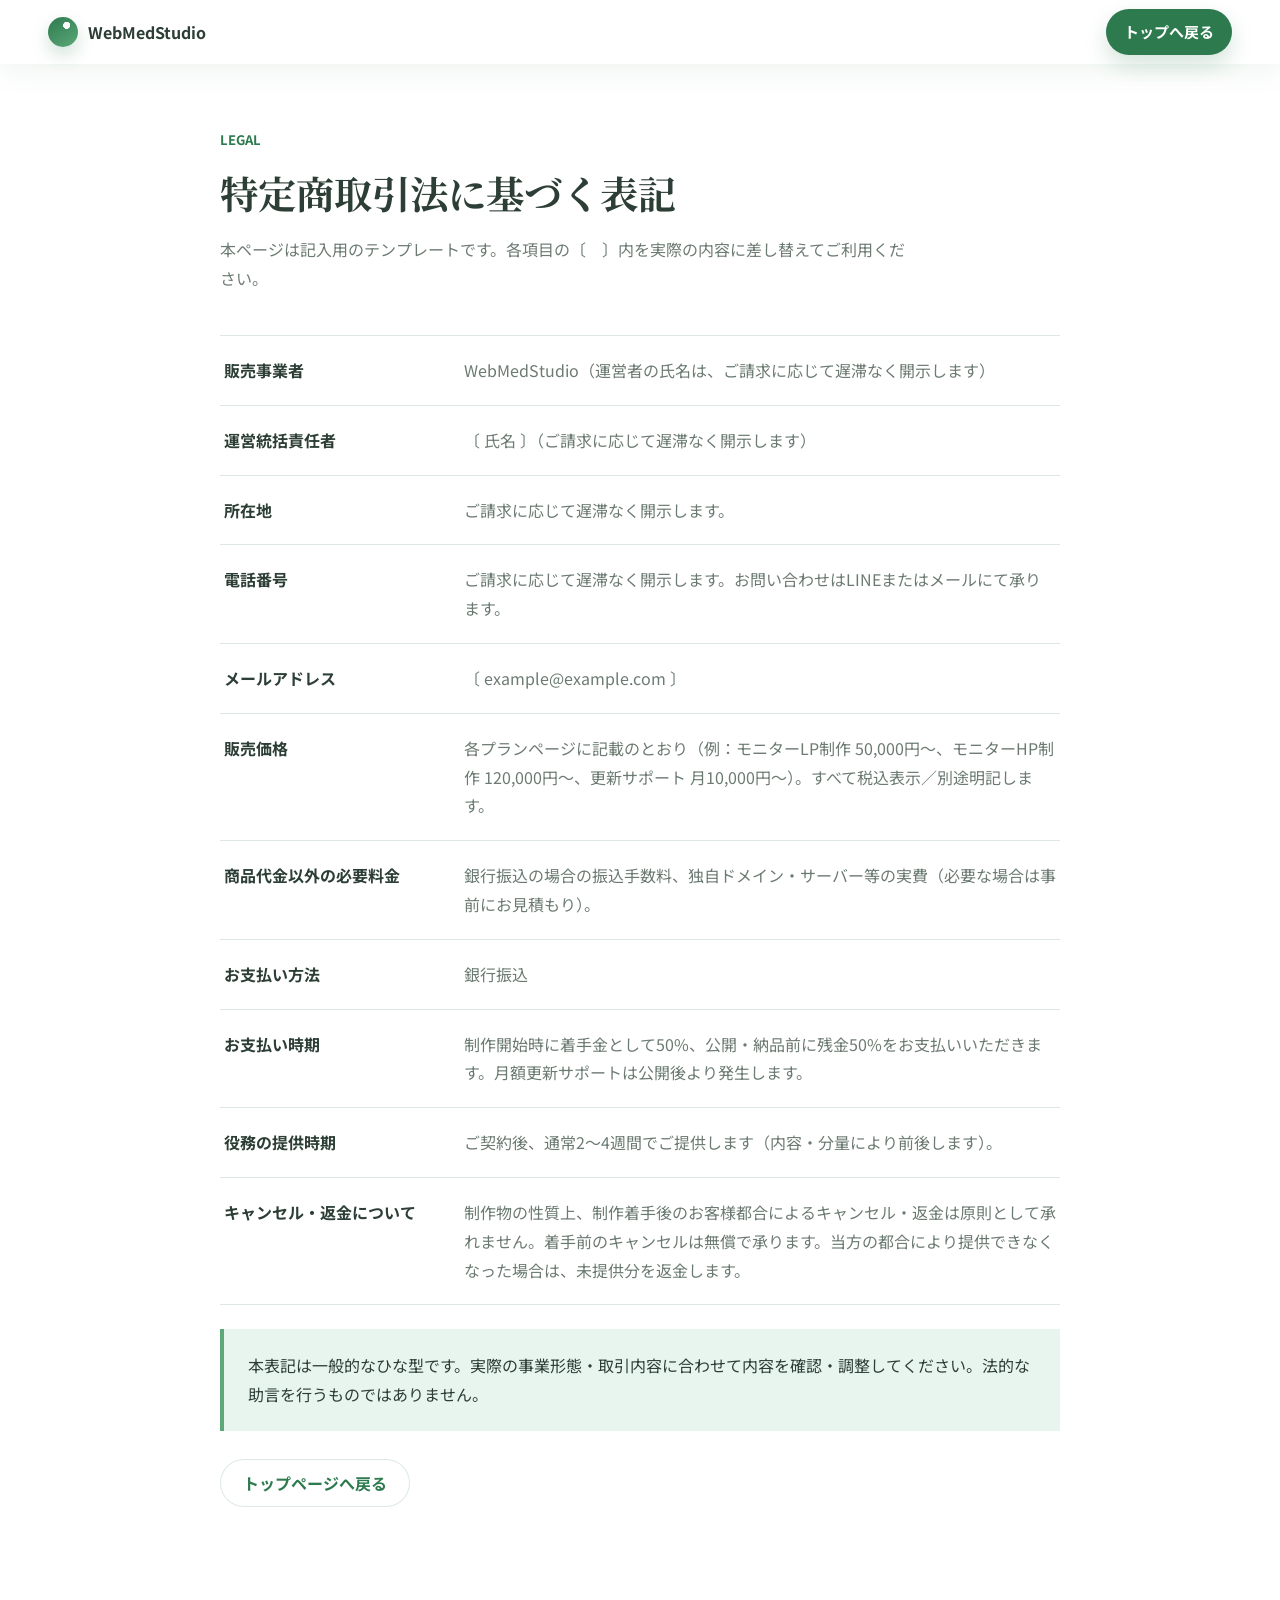
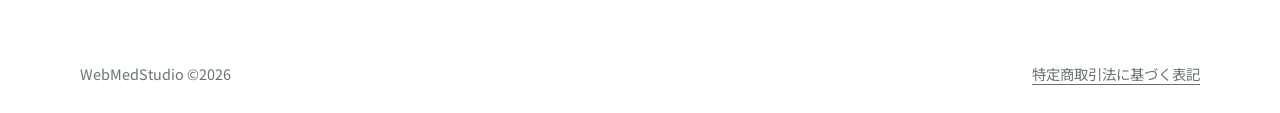
==== tokushoho.html @ 4b80dedf "Initial commit: WebMedStudio LP" ====
<!DOCTYPE html>
<html lang="ja">
<head>
  <meta charset="UTF-8">
  <meta name="viewport" content="width=device-width, initial-scale=1.0">
  <meta name="robots" content="noindex">
  <meta name="description" content="WebMedStudioの特定商取引法に基づく表記です。">
  <title>特定商取引法に基づく表記 | WebMedStudio</title>
  <link rel="icon" href="favicon.svg" type="image/svg+xml">
  <link rel="preconnect" href="https://fonts.googleapis.com">
  <link rel="preconnect" href="https://fonts.gstatic.com" crossorigin>
  <link href="https://fonts.googleapis.com/css2?family=Noto+Sans+JP:wght@400;500;700&family=Noto+Serif+JP:wght@600;700&display=swap" rel="stylesheet">
  <link rel="stylesheet" href="style.css">
</head>
<body>
  <header class="site-header is-scrolled" data-header>
    <a class="brand" href="index.html" aria-label="WebMedStudio トップへ">
      <span class="brand-mark" aria-hidden="true"></span>
      <span>WebMedStudio</span>
    </a>
    <nav class="site-nav" aria-label="主要ナビゲーション" data-nav>
      <a class="nav-cta" href="index.html">トップへ戻る</a>
    </nav>
  </header>

  <main id="top">
    <section class="section legal">
      <div class="container narrow">
        <div class="section-heading">
          <p class="eyebrow">Legal</p>
          <h1>特定商取引法に基づく表記</h1>
          <p>本ページは記入用のテンプレートです。各項目の〔　〕内を実際の内容に差し替えてご利用ください。</p>
        </div>

        <dl class="legal-list">
          <div>
            <dt>販売事業者</dt>
            <dd>WebMedStudio（運営者の氏名は、ご請求に応じて遅滞なく開示します）</dd>
          </div>
          <div>
            <dt>運営統括責任者</dt>
            <dd>〔 氏名 〕（ご請求に応じて遅滞なく開示します）</dd>
          </div>
          <div>
            <dt>所在地</dt>
            <dd>ご請求に応じて遅滞なく開示します。</dd>
          </div>
          <div>
            <dt>電話番号</dt>
            <dd>ご請求に応じて遅滞なく開示します。お問い合わせはLINEまたはメールにて承ります。</dd>
          </div>
          <div>
            <dt>メールアドレス</dt>
            <dd>〔 example@example.com 〕</dd>
          </div>
          <div>
            <dt>販売価格</dt>
            <dd>各プランページに記載のとおり（例：モニターLP制作 50,000円〜、モニターHP制作 120,000円〜、更新サポート 月10,000円〜）。すべて税込表示／別途明記します。</dd>
          </div>
          <div>
            <dt>商品代金以外の必要料金</dt>
            <dd>銀行振込の場合の振込手数料、独自ドメイン・サーバー等の実費（必要な場合は事前にお見積もり）。</dd>
          </div>
          <div>
            <dt>お支払い方法</dt>
            <dd>銀行振込</dd>
          </div>
          <div>
            <dt>お支払い時期</dt>
            <dd>制作開始時に着手金として50%、公開・納品前に残金50%をお支払いいただきます。月額更新サポートは公開後より発生します。</dd>
          </div>
          <div>
            <dt>役務の提供時期</dt>
            <dd>ご契約後、通常2〜4週間でご提供します（内容・分量により前後します）。</dd>
          </div>
          <div>
            <dt>キャンセル・返金について</dt>
            <dd>制作物の性質上、制作着手後のお客様都合によるキャンセル・返金は原則として承れません。着手前のキャンセルは無償で承ります。当方の都合により提供できなくなった場合は、未提供分を返金します。</dd>
          </div>
        </dl>

        <div class="note-box">
          <p>本表記は一般的なひな型です。実際の事業形態・取引内容に合わせて内容を確認・調整してください。法的な助言を行うものではありません。</p>
        </div>

        <p style="margin-top:28px;">
          <a class="button button-secondary" href="index.html">トップページへ戻る</a>
        </p>
      </div>
    </section>
  </main>

  <footer class="site-footer">
    <div class="container footer-inner">
      <p>WebMedStudio ©2026</p>
      <a href="tokushoho.html">特定商取引法に基づく表記</a>
    </div>
  </footer>
</body>
</html>
---- style.css ----
:root {
  --primary: #2D7A4F;
  --accent: #5CA878;
  --accent-soft: #E8F5EE;
  --text: #2C3E35;
  --muted: #6C7B72;
  --line: #DCE9E2;
  --surface: #FFFFFF;
  --surface-warm: #FBFAF6;
  --gold: #B99B5F;
  --shadow: 0 22px 60px rgba(28, 62, 43, 0.12);
  --font-serif: "Noto Serif JP", serif;
  --font-sans: "Noto Sans JP", sans-serif;
}

* {
  box-sizing: border-box;
}

html {
  scroll-behavior: smooth;
}

body {
  margin: 0;
  color: var(--text);
  font-family: var(--font-sans);
  line-height: 1.8;
  background: var(--surface);
  overflow-x: hidden;
}

img {
  max-width: 100%;
  display: block;
}

a {
  color: inherit;
  text-decoration: none;
}

button {
  font: inherit;
}

.container {
  width: min(1120px, calc(100% - 40px));
  margin: 0 auto;
}

.narrow {
  width: min(840px, calc(100% - 40px));
}

.site-header {
  position: fixed;
  top: 0;
  left: 0;
  z-index: 100;
  width: 100%;
  height: 72px;
  display: flex;
  align-items: center;
  justify-content: space-between;
  padding: 0 clamp(20px, 4vw, 48px);
  color: var(--text);
  transition: background 0.25s ease, box-shadow 0.25s ease, height 0.25s ease;
}

.site-header.is-scrolled,
.site-header.is-open {
  height: 64px;
  background: rgba(255, 255, 255, 0.88);
  backdrop-filter: blur(18px);
  box-shadow: 0 8px 28px rgba(45, 122, 79, 0.08);
}

.brand {
  display: inline-flex;
  align-items: center;
  gap: 10px;
  font-weight: 700;
  letter-spacing: 0;
}

.brand-mark {
  width: 30px;
  height: 30px;
  border-radius: 50%;
  background:
    radial-gradient(circle at 62% 28%, #ffffff 0 12%, transparent 13%),
    linear-gradient(145deg, var(--primary), var(--accent));
  box-shadow: 0 8px 18px rgba(45, 122, 79, 0.22);
}

.site-nav {
  display: flex;
  align-items: center;
  gap: 26px;
  font-size: 0.94rem;
  font-weight: 700;
}

.site-nav a {
  color: rgba(44, 62, 53, 0.78);
}

.site-nav a:hover {
  color: var(--primary);
}

.nav-cta {
  padding: 9px 18px;
  border-radius: 999px;
  color: #fff !important;
  background: var(--primary);
  box-shadow: 0 10px 22px rgba(45, 122, 79, 0.2);
}

.nav-toggle {
  display: none;
  width: 42px;
  height: 42px;
  border: 1px solid var(--line);
  border-radius: 50%;
  background: rgba(255, 255, 255, 0.78);
  place-items: center;
  padding: 10px;
}

.nav-toggle span {
  display: block;
  width: 18px;
  height: 2px;
  margin: 3px auto;
  border-radius: 999px;
  background: var(--primary);
  transition: transform 0.2s ease, opacity 0.2s ease;
}

.hero {
  position: relative;
  min-height: 760px;
  display: grid;
  align-items: center;
  overflow: hidden;
  background: #f7fbf8;
}

.hero-bg,
.hero-overlay {
  position: absolute;
  inset: 0;
}

.hero-bg {
  background-image: url("assets/hero-clinic-nature.png");
  background-size: cover;
  background-position: center right;
  transform: scale(1.01);
}

.hero-overlay {
  background:
    linear-gradient(90deg, rgba(255, 255, 255, 0.96) 0%, rgba(255, 255, 255, 0.88) 38%, rgba(255, 255, 255, 0.34) 72%, rgba(255, 255, 255, 0.2) 100%),
    linear-gradient(180deg, rgba(232, 245, 238, 0.38), rgba(255, 255, 255, 0.2));
}

.hero-inner {
  position: relative;
  z-index: 1;
  padding-top: 88px;
}

.eyebrow {
  margin: 0 0 14px;
  color: var(--primary);
  font-size: 0.82rem;
  font-weight: 700;
  letter-spacing: 0;
  text-transform: uppercase;
}

h1,
h2,
h3 {
  overflow-wrap: break-word;
  text-wrap: balance;
}

p {
  overflow-wrap: break-word;
  text-wrap: pretty;
}

h1,
h2 {
  margin: 0;
  font-family: var(--font-serif);
  letter-spacing: 0;
  line-height: 1.35;
}

h1 {
  max-width: 740px;
  font-size: clamp(2.35rem, 6vw, 4.8rem);
}

h1 span {
  display: inline;
}

h2 {
  font-size: clamp(1.85rem, 4vw, 3rem);
}

h3 {
  margin: 0 0 10px;
  font-size: 1.15rem;
  line-height: 1.55;
}

p {
  margin: 0;
}

.hero-lead {
  max-width: 620px;
  margin-top: 24px;
  color: var(--muted);
  font-size: clamp(1rem, 2vw, 1.13rem);
}

.hero-actions {
  display: flex;
  flex-wrap: wrap;
  gap: 14px;
  margin-top: 34px;
}

.button {
  display: inline-flex;
  min-height: 48px;
  align-items: center;
  justify-content: center;
  gap: 10px;
  border-radius: 999px;
  padding: 12px 22px;
  font-weight: 700;
  line-height: 1.4;
  transition: transform 0.2s ease, box-shadow 0.2s ease, background 0.2s ease;
}

.button:hover {
  transform: translateY(-2px);
}

.button-primary {
  color: #fff;
  background: var(--primary);
  box-shadow: 0 18px 34px rgba(45, 122, 79, 0.24);
}

.button-primary:hover {
  background: #236640;
}

.button-secondary {
  color: var(--primary);
  background: rgba(255, 255, 255, 0.76);
  border: 1px solid rgba(45, 122, 79, 0.16);
}

/* LINE公式アカウント導線用ボタン（ブランドカラー） */
.button-line {
  color: #fff;
  background: #06c755;
  box-shadow: 0 18px 34px rgba(6, 199, 85, 0.26);
}

.button-line:hover {
  background: #05b34c;
}

.button-line svg {
  flex: 0 0 auto;
}

.button-large {
  min-height: 56px;
  padding-inline: 30px;
}

.hero-points {
  display: flex;
  flex-wrap: wrap;
  gap: 10px;
  padding: 0;
  margin: 32px 0 0;
  list-style: none;
}

.hero-points li {
  padding: 8px 13px;
  border: 1px solid rgba(45, 122, 79, 0.14);
  border-radius: 999px;
  background: rgba(255, 255, 255, 0.72);
  color: var(--primary);
  font-size: 0.9rem;
  font-weight: 700;
}

.section {
  padding: clamp(78px, 10vw, 128px) 0;
}

.section-heading {
  max-width: 720px;
  margin-bottom: 42px;
}

.section-heading p:not(.eyebrow) {
  margin-top: 16px;
  color: var(--muted);
}

.grid {
  display: grid;
  gap: 20px;
}

.worry-grid {
  grid-template-columns: repeat(4, 1fr);
}

.card,
.price-card {
  border: 1px solid var(--line);
  border-radius: 8px;
  background: var(--surface);
  box-shadow: 0 14px 32px rgba(45, 122, 79, 0.06);
}

.card {
  min-height: 260px;
  padding: 26px;
}

.card-icon {
  display: inline-flex;
  margin-bottom: 22px;
  color: var(--gold);
  font-family: var(--font-serif);
  font-size: 1.35rem;
  font-weight: 700;
}

.card p,
.reason-item p,
.price-card p,
.flow-list p,
.profile p,
.faq p {
  color: var(--muted);
}

.reason {
  background: linear-gradient(180deg, var(--surface-warm), #fff);
}

.split {
  display: grid;
  grid-template-columns: minmax(0, 0.85fr) minmax(0, 1.15fr);
  gap: clamp(36px, 6vw, 80px);
  align-items: start;
}

.reason-list {
  display: grid;
  gap: 18px;
}

.reason-item {
  display: grid;
  grid-template-columns: 54px 1fr;
  gap: 18px;
  padding: 24px;
  border: 1px solid rgba(45, 122, 79, 0.13);
  border-radius: 8px;
  background: rgba(255, 255, 255, 0.78);
}

.reason-item > span {
  display: grid;
  width: 54px;
  height: 54px;
  place-items: center;
  border-radius: 50%;
  color: #fff;
  background: var(--primary);
  font-family: var(--font-serif);
  font-weight: 700;
}

.portfolio {
  background: #fff;
}

.portfolio-slider {
  display: grid;
  gap: 18px;
}

.portfolio-slider-head {
  display: flex;
  align-items: center;
  justify-content: space-between;
  gap: 16px;
}

.portfolio-slider-head p {
  color: var(--muted);
  font-size: 0.92rem;
  font-weight: 700;
}

.portfolio-controls {
  display: flex;
  gap: 8px;
}

.portfolio-control {
  display: inline-flex;
  width: 44px;
  height: 44px;
  align-items: center;
  justify-content: center;
  border: 1px solid var(--line);
  border-radius: 50%;
  color: var(--primary);
  background: #fff;
  font-size: 1.55rem;
  font-weight: 700;
  line-height: 1;
  cursor: pointer;
  transition: color 0.2s ease, background 0.2s ease, transform 0.2s ease;
}

.portfolio-control:hover {
  color: #fff;
  background: var(--primary);
  transform: translateY(-1px);
}

.portfolio-track {
  display: flex;
  gap: 18px;
  margin-inline: calc((100vw - min(1120px, calc(100vw - 40px))) / -2);
  padding: 6px calc((100vw - min(1120px, calc(100vw - 40px))) / 2) 18px;
  overflow-x: auto;
  overscroll-behavior-inline: contain;
  scroll-padding-inline: calc((100vw - min(1120px, calc(100vw - 40px))) / 2);
  scroll-snap-type: x mandatory;
  scrollbar-width: thin;
  scrollbar-color: rgba(45, 122, 79, 0.35) transparent;
}

.portfolio-track::-webkit-scrollbar {
  height: 8px;
}

.portfolio-track::-webkit-scrollbar-thumb {
  border-radius: 999px;
  background: rgba(45, 122, 79, 0.28);
}

.portfolio-card {
  flex: 0 0 clamp(320px, 62vw, 720px);
  border: 1px solid var(--line);
  border-radius: 8px;
  overflow: hidden;
  background: #fff;
  box-shadow: 0 16px 38px rgba(45, 122, 79, 0.08);
  scroll-snap-align: start;
}

.portfolio-card a {
  display: grid;
  grid-template-columns: minmax(230px, 44%) 1fr;
  height: 100%;
}

.portfolio-card img {
  width: 100%;
  height: 100%;
  min-height: 300px;
  object-fit: cover;
}

.portfolio-card div {
  display: flex;
  min-height: 300px;
  flex-direction: column;
  justify-content: center;
  padding: clamp(22px, 4vw, 34px);
}

.portfolio-card p {
  margin-bottom: 10px;
  color: var(--primary);
  font-size: 0.82rem;
  font-weight: 700;
}

.portfolio-card span {
  color: var(--muted);
  font-weight: 700;
}

.portfolio-card:hover {
  transform: translateY(-3px);
  transition: transform 0.2s ease;
}

.portfolio-card-clinical {
  border-top: 5px solid #245C8A;
}

.portfolio-card-premium {
  background: #123C3D;
}

.portfolio-card-premium div,
.portfolio-card-luxury div {
  color: #fff;
  background: #123C3D;
}

.portfolio-card-premium p,
.portfolio-card-premium span,
.portfolio-card-luxury p,
.portfolio-card-luxury span {
  color: rgba(255, 255, 255, 0.74);
}

.portfolio-card-active {
  border-color: #C8E65C;
  background: #F6FFE3;
}

.portfolio-card-care {
  border-color: #BBD7EA;
  background: #F5FBFF;
}

.portfolio-card-luxury {
  background: #171411;
}

.portfolio-card-luxury div {
  background: #171411;
}

.portfolio-lab {
  display: flex;
  align-items: center;
  justify-content: space-between;
  gap: 24px;
  margin-top: 24px;
  padding: clamp(24px, 4vw, 36px);
  border: 1px solid rgba(45, 122, 79, 0.16);
  border-radius: 8px;
  background:
    linear-gradient(135deg, rgba(45, 122, 79, 0.1), transparent 48%),
    #fff;
  box-shadow: 0 18px 46px rgba(45, 122, 79, 0.08);
}

.portfolio-lab h3 {
  margin: 0;
  font-family: var(--serif);
  font-size: clamp(1.35rem, 2.6vw, 2rem);
  line-height: 1.38;
  text-wrap: balance;
}

.portfolio-lab p:not(.eyebrow) {
  max-width: 640px;
  margin: 10px 0 0;
  color: var(--muted);
}

.price-grid {
  grid-template-columns: repeat(3, 1fr);
  align-items: stretch;
}

.monitor-banner {
  display: grid;
  grid-template-columns: 1fr auto;
  gap: 22px;
  align-items: center;
  margin-bottom: 22px;
  padding: clamp(24px, 4vw, 34px);
  border: 1px solid rgba(45, 122, 79, 0.18);
  border-radius: 8px;
  background:
    linear-gradient(135deg, rgba(92, 168, 120, 0.16), rgba(255, 255, 255, 0.78)),
    #fff;
  box-shadow: 0 18px 42px rgba(45, 122, 79, 0.08);
}

.monitor-banner h3 {
  margin-bottom: 8px;
  font-size: clamp(1.35rem, 2.8vw, 2rem);
}

.monitor-banner p:last-child {
  color: var(--muted);
}

.price-card {
  position: relative;
  padding: 30px;
}

.price-card.featured {
  border-color: rgba(45, 122, 79, 0.42);
  box-shadow: var(--shadow);
}

.plan-label {
  display: inline-flex;
  margin-bottom: 12px;
  color: var(--primary) !important;
  font-size: 0.84rem;
  font-weight: 700;
}

.price-value {
  margin: 12px 0 18px;
  color: var(--text) !important;
  font-family: var(--font-serif);
  font-size: clamp(1.45rem, 3vw, 1.9rem);
  font-weight: 700;
  line-height: 1.35;
}

.plan-list {
  display: grid;
  gap: 8px;
  padding: 0;
  margin: 22px 0 0;
  list-style: none;
}

.plan-list li {
  position: relative;
  padding-left: 22px;
  color: var(--muted);
  font-size: 0.94rem;
  font-weight: 700;
}

.plan-list li::before {
  content: "";
  position: absolute;
  top: 0.78em;
  left: 0;
  width: 8px;
  height: 8px;
  border-radius: 50%;
  background: var(--accent);
  transform: translateY(-50%);
}

.option-grid {
  display: grid;
  grid-template-columns: repeat(3, 1fr);
  gap: 14px;
  margin-top: 18px;
}

.option-grid article {
  padding: 20px;
  border: 1px solid var(--line);
  border-radius: 8px;
  background: #fff;
}

.option-grid h3 {
  margin-bottom: 6px;
  font-size: 1rem;
}

.option-grid p {
  color: var(--muted);
  font-size: 0.94rem;
}

.note-box {
  display: grid;
  gap: 8px;
  margin-top: 24px;
  padding: 22px 24px;
  border-left: 4px solid var(--accent);
  background: var(--accent-soft);
  color: var(--text);
}

.flow {
  background: var(--accent-soft);
}

.flow-list {
  display: grid;
  grid-template-columns: repeat(5, 1fr);
  gap: 14px;
  padding: 0;
  margin: 0;
  list-style: none;
}

.flow-list li {
  position: relative;
  min-height: 250px;
  padding: 26px 20px;
  border-radius: 8px;
  background: #fff;
  box-shadow: 0 12px 28px rgba(45, 122, 79, 0.07);
}

.flow-list span {
  display: inline-flex;
  margin-bottom: 28px;
  color: var(--accent);
  font-family: var(--font-serif);
  font-size: 1.35rem;
  font-weight: 700;
}

.project-guide {
  display: grid;
  grid-template-columns: repeat(3, 1fr);
  gap: 16px;
  margin-top: 28px;
}

.project-guide article {
  padding: 24px;
  border: 1px solid rgba(45, 122, 79, 0.12);
  border-radius: 8px;
  background: rgba(255, 255, 255, 0.72);
}

.project-guide h3 {
  font-size: 1.12rem;
}

.project-guide .plan-list {
  margin-top: 18px;
}

.faq-list {
  border-top: 1px solid var(--line);
}

details {
  border-bottom: 1px solid var(--line);
}

summary {
  position: relative;
  cursor: pointer;
  padding: 22px 48px 22px 0;
  font-weight: 700;
  list-style: none;
}

summary::-webkit-details-marker {
  display: none;
}

summary::after {
  content: "+";
  position: absolute;
  top: 50%;
  right: 8px;
  width: 30px;
  height: 30px;
  display: grid;
  place-items: center;
  transform: translateY(-50%);
  border-radius: 50%;
  color: var(--primary);
  background: var(--accent-soft);
  font-size: 1.1rem;
}

details[open] summary::after {
  content: "-";
}

details p {
  padding: 0 0 24px;
}

.profile {
  padding-top: 0;
}

.profile-panel {
  display: grid;
  grid-template-columns: 0.85fr 1.15fr;
  gap: clamp(28px, 5vw, 64px);
  padding: clamp(34px, 6vw, 58px);
  border-radius: 8px;
  background:
    linear-gradient(135deg, rgba(232, 245, 238, 0.95), rgba(255, 255, 255, 0.94)),
    radial-gradient(circle at top right, rgba(185, 155, 95, 0.15), transparent 34%);
  border: 1px solid rgba(45, 122, 79, 0.12);
}

.profile-panel p + p {
  margin-top: 14px;
}

.cta {
  padding: clamp(74px, 9vw, 116px) 0;
  background:
    linear-gradient(135deg, rgba(45, 122, 79, 0.94), rgba(67, 142, 91, 0.88)),
    url("assets/hero-clinic-nature.png") center / cover;
  color: #fff;
}

.cta-inner {
  max-width: 760px;
  text-align: center;
}

.cta .eyebrow,
.cta p {
  color: rgba(255, 255, 255, 0.86);
}

.cta h2 {
  color: #fff;
}

.cta p:not(.eyebrow) {
  margin: 18px auto 30px;
}

.cta .button-primary {
  background: #fff;
  color: var(--primary);
}

.cta-note {
  margin-top: 18px;
  font-size: 0.85rem;
}

.legal h1 {
  font-family: var(--font-serif);
  font-size: clamp(1.6rem, 4vw, 2.4rem);
  line-height: 1.4;
}

.legal-list {
  display: grid;
  gap: 0;
  margin: 0;
  border-top: 1px solid var(--line);
}

.legal-list > div {
  display: grid;
  grid-template-columns: 220px 1fr;
  gap: 20px;
  padding: 20px 4px;
  border-bottom: 1px solid var(--line);
}

.legal-list dt {
  font-weight: 700;
  color: var(--text);
}

.legal-list dd {
  margin: 0;
  color: var(--muted);
}

@media (max-width: 767px) {
  .legal-list > div {
    grid-template-columns: 1fr;
    gap: 6px;
  }
}

.site-footer {
  padding: 26px 0;
  color: rgba(44, 62, 53, 0.72);
  background: #fff;
}

.footer-inner {
  display: flex;
  justify-content: space-between;
  gap: 18px;
  font-size: 0.9rem;
}

.footer-inner a {
  text-decoration: underline;
  text-underline-offset: 4px;
}

.reveal {
  opacity: 0;
  transform: translateY(18px);
  transition: opacity 0.7s ease, transform 0.7s ease;
}

.reveal.is-visible {
  opacity: 1;
  transform: translateY(0);
}

@media (prefers-reduced-motion: reduce) {
  html {
    scroll-behavior: auto;
  }

  .reveal,
  .button,
  .site-header {
    transition: none;
  }
}

@media (max-width: 1023px) {
  .worry-grid,
  .price-grid {
    grid-template-columns: repeat(2, 1fr);
  }

  .monitor-banner,
  .option-grid,
  .project-guide {
    grid-template-columns: 1fr;
  }

  .flow-list {
    grid-template-columns: repeat(2, 1fr);
  }

  .split,
  .profile-panel {
    grid-template-columns: 1fr;
  }
}

@media (max-width: 767px) {
  .container,
  .narrow {
    width: min(1120px, calc(100% - 32px));
    max-width: calc(100vw - 32px);
  }

  .site-header {
    height: 64px;
    padding-inline: 16px;
  }

  .nav-toggle {
    display: block;
  }

  .site-nav {
    position: fixed;
    top: 64px;
    left: 16px;
    right: 16px;
    display: grid;
    gap: 0;
    padding: 10px;
    border: 1px solid var(--line);
    border-radius: 8px;
    background: rgba(255, 255, 255, 0.96);
    box-shadow: var(--shadow);
    opacity: 0;
    pointer-events: none;
    transform: translateY(-8px);
    transition: opacity 0.2s ease, transform 0.2s ease;
  }

  .site-nav.is-open {
    opacity: 1;
    pointer-events: auto;
    transform: translateY(0);
  }

  .site-nav a {
    padding: 12px 10px;
  }

  .nav-cta {
    margin-top: 6px;
    text-align: center;
  }

  .nav-toggle.is-open span:nth-child(1) {
    transform: translateY(5px) rotate(45deg);
  }

  .nav-toggle.is-open span:nth-child(2) {
    opacity: 0;
  }

  .nav-toggle.is-open span:nth-child(3) {
    transform: translateY(-5px) rotate(-45deg);
  }

  .hero {
    min-height: 560px;
  }

  .hero-bg {
    background-position: 63% center;
  }

  .hero-overlay {
    background:
      linear-gradient(180deg, rgba(255, 255, 255, 0.96) 0%, rgba(255, 255, 255, 0.88) 58%, rgba(255, 255, 255, 0.6) 100%),
      linear-gradient(90deg, rgba(232, 245, 238, 0.35), rgba(255, 255, 255, 0.2));
  }

  .hero-inner {
    padding-top: 92px;
    min-width: 0;
  }

  h1 {
    max-width: 100%;
    font-size: 1.95rem;
    line-height: 1.42;
  }

  h1 span {
    display: block;
  }

  h1,
  h2,
  h3 {
    text-wrap: balance;
  }

  .hero-lead,
  .section-heading p {
    overflow-wrap: break-word;
  }

  h2 {
    font-size: 1.55rem;
  }

  .hero-lead {
    max-width: 100%;
    font-size: 0.95rem;
  }

  .hero-actions,
  .hero-points {
    flex-direction: column;
    align-items: stretch;
  }

  .button {
    width: 100%;
    max-width: 100%;
  }

  .worry-grid,
  .price-grid,
  .flow-list {
    grid-template-columns: 1fr;
  }

  .portfolio-lab {
    align-items: stretch;
    flex-direction: column;
  }

  .monitor-banner {
    padding: 22px;
  }

  .portfolio-slider-head {
    align-items: flex-start;
  }

  .portfolio-slider-head p {
    max-width: 15em;
  }

  .portfolio-track {
    gap: 14px;
    margin-inline: -16px;
    padding-inline: 16px;
    scroll-padding-inline: 16px;
  }

  .portfolio-card {
    flex-basis: min(86vw, 340px);
  }

  .portfolio-card a {
    grid-template-columns: 1fr;
  }

  .portfolio-card img,
  .portfolio-card div {
    min-height: 220px;
  }

  .card,
  .price-card,
  .reason-item,
  .flow-list li {
    padding: 22px;
  }

  .reason-item {
    grid-template-columns: 46px 1fr;
    gap: 14px;
  }

  .reason-item > span {
    width: 46px;
    height: 46px;
  }

  .flow-list li {
    min-height: auto;
  }

  .footer-inner {
    flex-direction: column;
  }
}
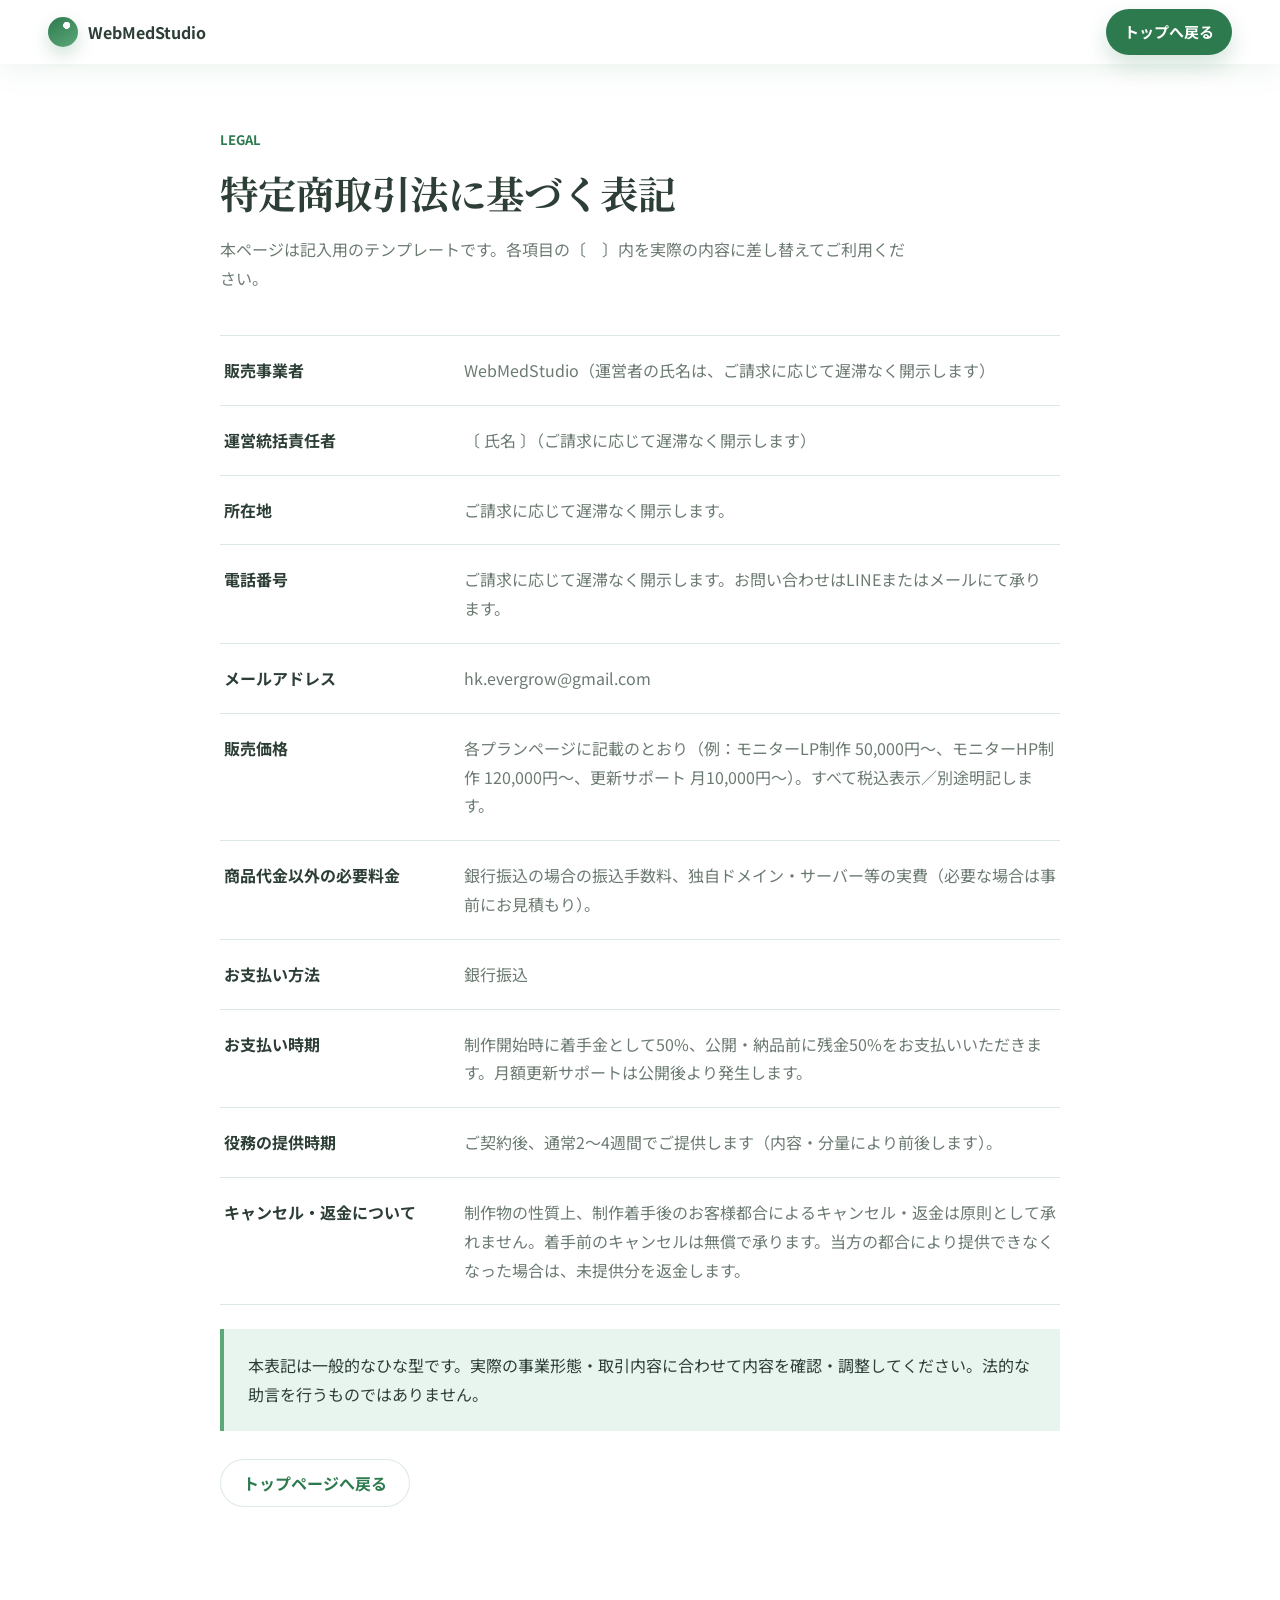
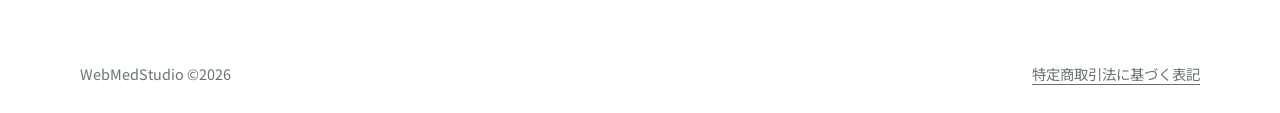
==== commit 9e44912e: "Fill tokushoho email address Co-Authored-By: Claude Sonnet 4.6 <noreply@anthropic.com>" ====
--- a/tokushoho.html
+++ b/tokushoho.html
@@ -51,7 +51,7 @@
           </div>
           <div>
             <dt>メールアドレス</dt>
-            <dd>〔 example@example.com 〕</dd>
+            <dd>hk.evergrow@gmail.com</dd>
           </div>
           <div>
             <dt>販売価格</dt>
--- a/style.css
+++ b/style.css
@@ -155,7 +155,7 @@
 }
 
 .hero-bg {
-  background-image: url("assets/hero-clinic-nature.png");
+  background-image: url("assets/hero-clinic-nature.jpg");
   background-size: cover;
   background-position: center right;
   transform: scale(1.01);
@@ -830,7 +830,7 @@
   padding: clamp(74px, 9vw, 116px) 0;
   background:
     linear-gradient(135deg, rgba(45, 122, 79, 0.94), rgba(67, 142, 91, 0.88)),
-    url("assets/hero-clinic-nature.png") center / cover;
+    url("assets/hero-clinic-nature.jpg") center / cover;
   color: #fff;
 }
 
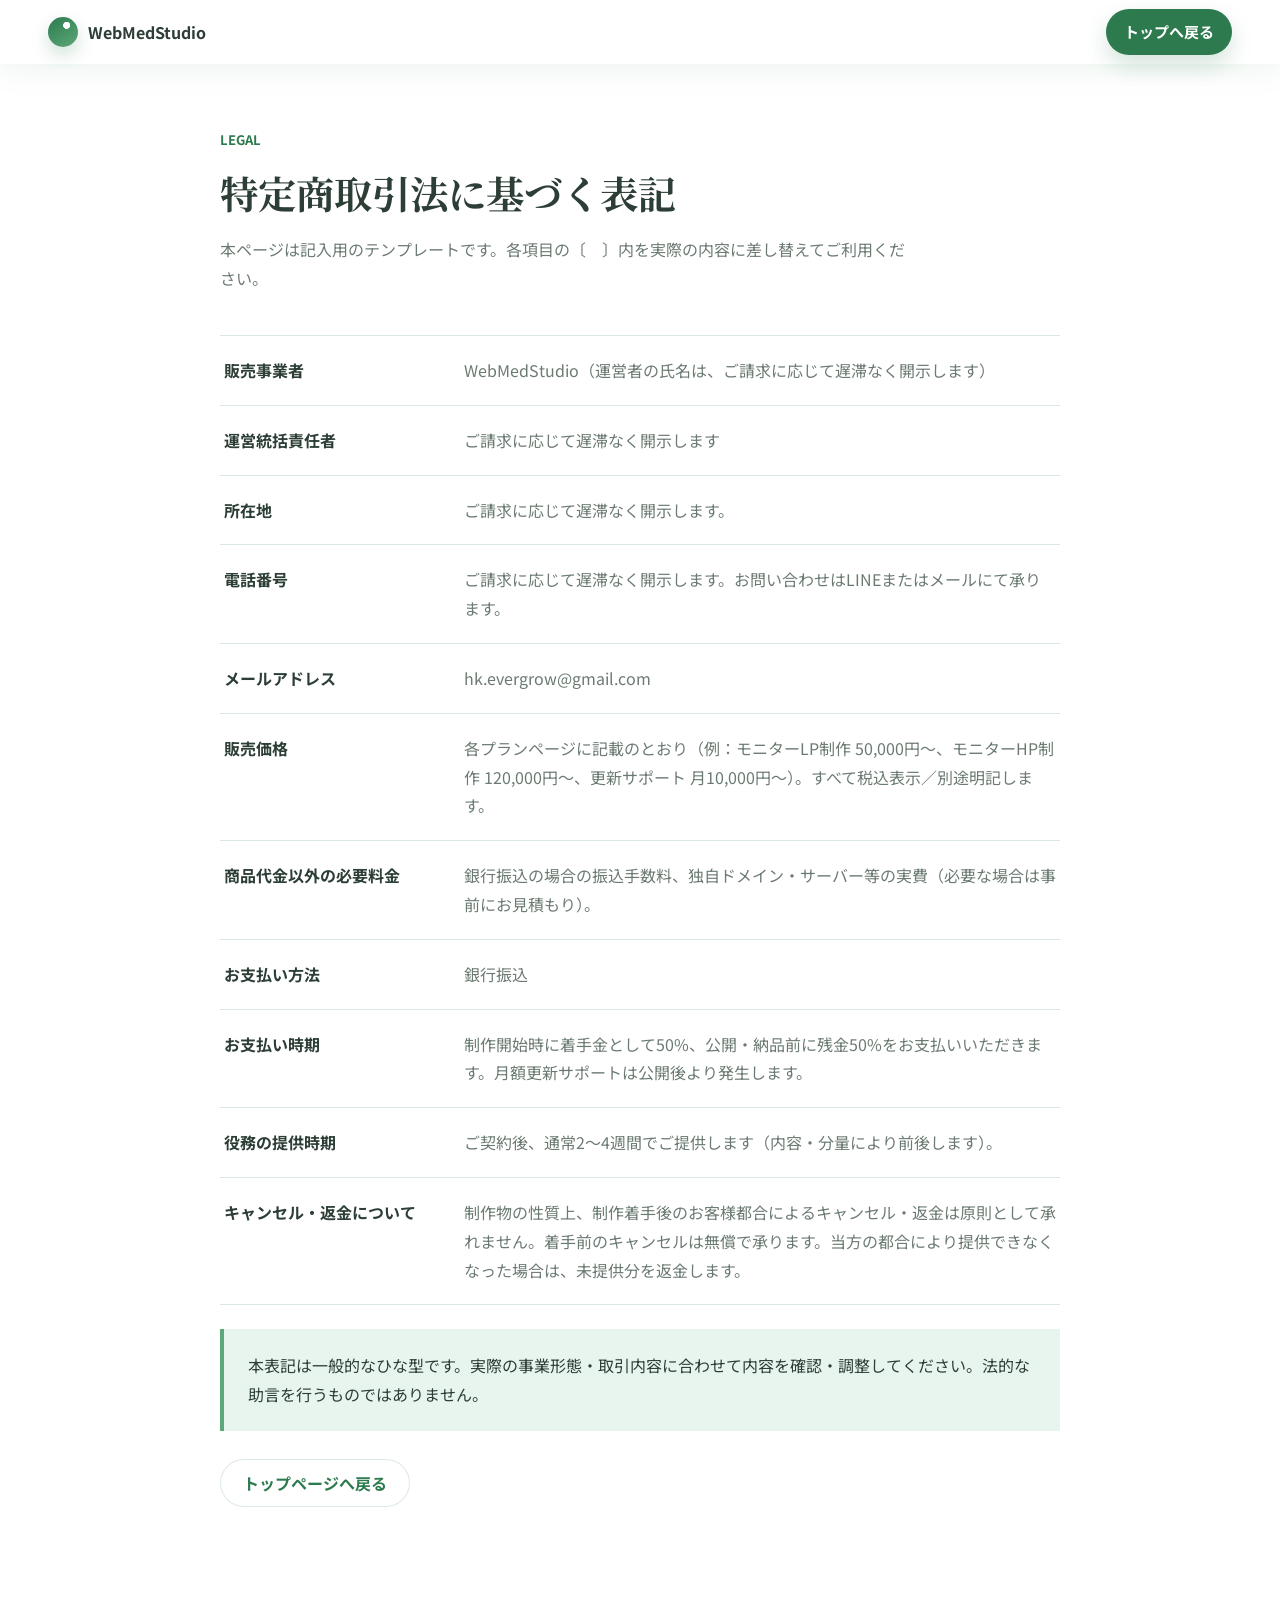
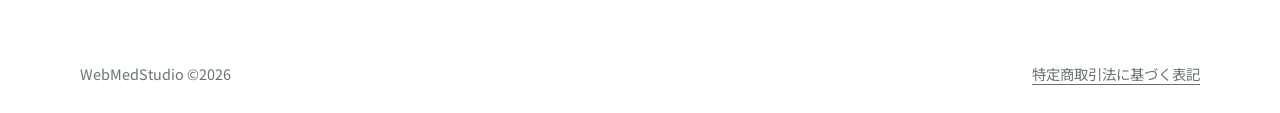
==== commit 3e160d49: "Remove name placeholder from tokushoho Co-Authored-By: Claude Sonnet 4.6 <noreply@anthropic.com>" ====
--- a/tokushoho.html
+++ b/tokushoho.html
@@ -39,7 +39,7 @@
           </div>
           <div>
             <dt>運営統括責任者</dt>
-            <dd>〔 氏名 〕（ご請求に応じて遅滞なく開示します）</dd>
+            <dd>ご請求に応じて遅滞なく開示します</dd>
           </div>
           <div>
             <dt>所在地</dt>
